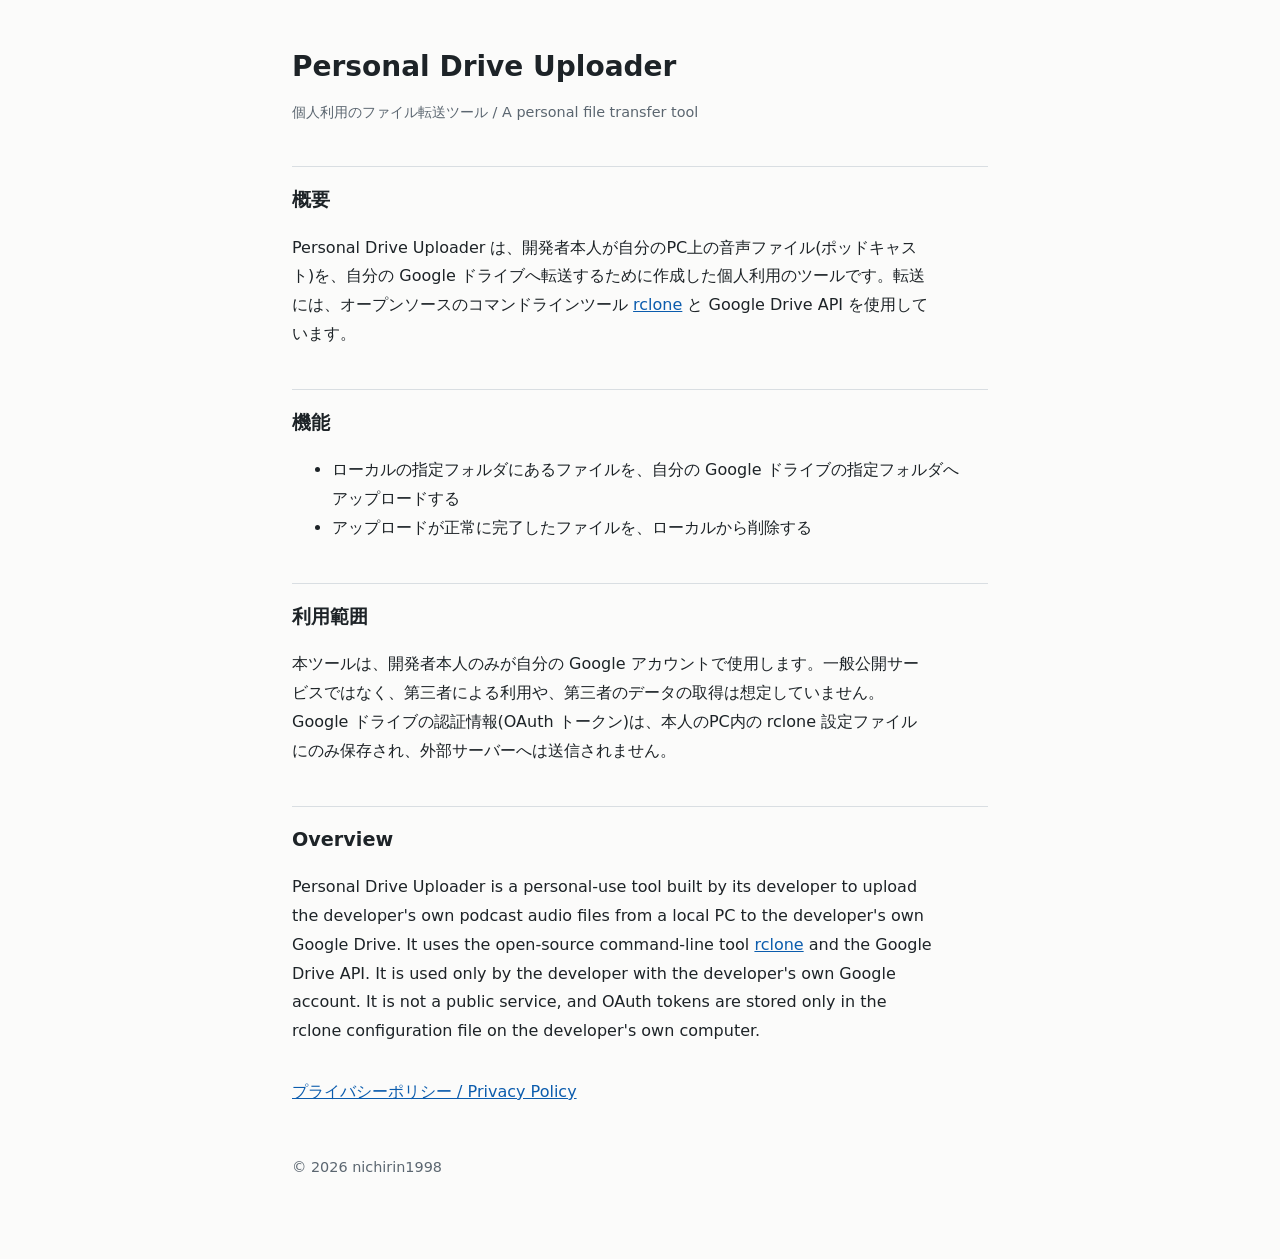
==== index.html @ 840cfa8a "Add files via upload" ====
<!DOCTYPE html>
<html lang="ja">
<head>
<meta charset="utf-8">
<meta name="viewport" content="width=device-width, initial-scale=1">
<title>Personal Drive Uploader</title>
<meta name="description" content="Personal Drive Uploader: a personal-use tool that uploads podcast audio files from a local PC to the owner's own Google Drive using rclone.">
<link rel="stylesheet" href="style.css">
</head>
<body>
<main>
  <h1>Personal Drive Uploader</h1>
  <p class="meta">個人利用のファイル転送ツール / A personal file transfer tool</p>

  <h2>概要</h2>
  <p>Personal Drive Uploader は、開発者本人が自分のPC上の音声ファイル(ポッドキャスト)を、自分の Google ドライブへ転送するために作成した個人利用のツールです。転送には、オープンソースのコマンドラインツール <a href="https://rclone.org/">rclone</a> と Google Drive API を使用しています。</p>

  <h2>機能</h2>
  <ul>
    <li>ローカルの指定フォルダにあるファイルを、自分の Google ドライブの指定フォルダへアップロードする</li>
    <li>アップロードが正常に完了したファイルを、ローカルから削除する</li>
  </ul>

  <h2>利用範囲</h2>
  <p>本ツールは、開発者本人のみが自分の Google アカウントで使用します。一般公開サービスではなく、第三者による利用や、第三者のデータの取得は想定していません。Google ドライブの認証情報(OAuth トークン)は、本人のPC内の rclone 設定ファイルにのみ保存され、外部サーバーへは送信されません。</p>

  <h2>Overview</h2>
  <p>Personal Drive Uploader is a personal-use tool built by its developer to upload the developer's own podcast audio files from a local PC to the developer's own Google Drive. It uses the open-source command-line tool <a href="https://rclone.org/">rclone</a> and the Google Drive API. It is used only by the developer with the developer's own Google account. It is not a public service, and OAuth tokens are stored only in the rclone configuration file on the developer's own computer.</p>

  <nav>
    <a href="privacy.html">プライバシーポリシー / Privacy Policy</a>
  </nav>

  <p class="meta" style="margin-top:3rem">&copy; 2026 nichirin1998</p>
</main>
</body>
</html>
---- style.css ----
:root{--bg:#fbfbfa;--fg:#1d2327;--muted:#5b6670;--line:#d9dee2;--link:#0b5cad}
@media (prefers-color-scheme:dark){:root{--bg:#171b1e;--fg:#e6e9eb;--muted:#9aa5ad;--line:#2d3439;--link:#6db3f2}}
*{box-sizing:border-box}
body{margin:0;background:var(--bg);color:var(--fg);font:16px/1.8 "Hiragino Sans","Yu Gothic UI","Meiryo",system-ui,sans-serif}
main{max-width:46rem;margin:0 auto;padding:3rem 1.25rem 4rem}
h1{font-size:1.75rem;line-height:1.35;margin:0 0 .5rem}
h2{font-size:1.2rem;margin:2.5rem 0 .5rem;padding-top:1rem;border-top:1px solid var(--line)}
p,li{max-width:40rem}
a{color:var(--link)}
a:focus-visible{outline:2px solid var(--link);outline-offset:2px}
.meta{color:var(--muted);font-size:.9rem}
nav{margin-top:2rem;display:flex;gap:1.25rem;flex-wrap:wrap}
code{font-size:.9em;background:var(--line);padding:.1em .35em;border-radius:3px}
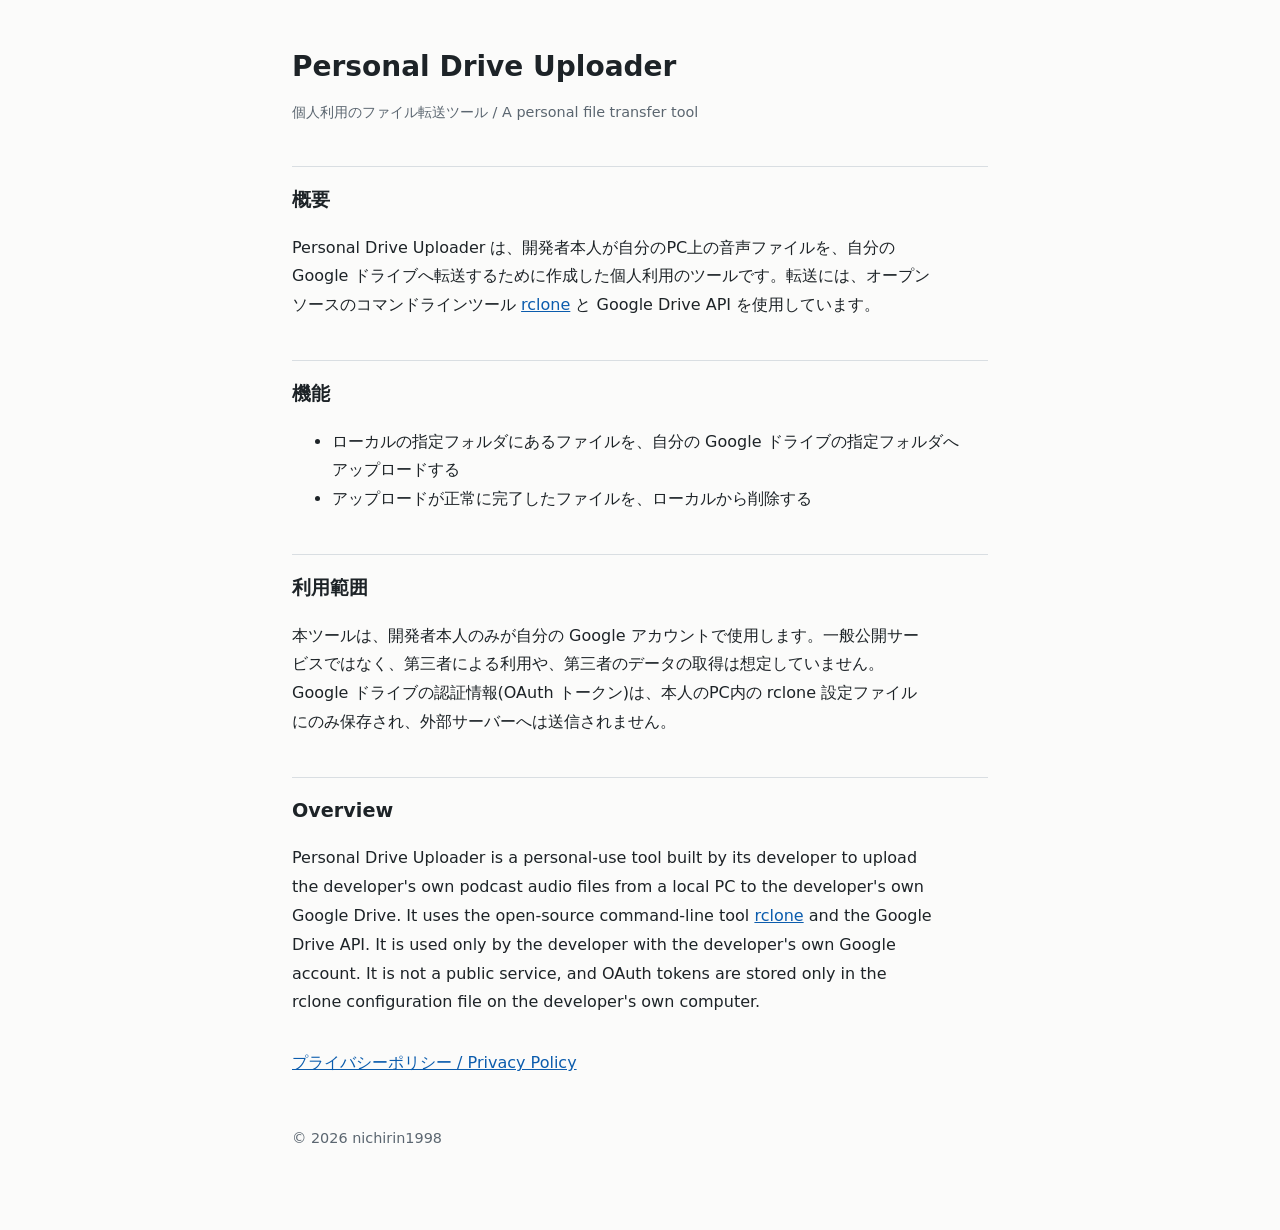
==== commit 8ef461d0: "Update index.html" ====
--- a/index.html
+++ b/index.html
@@ -13,7 +13,7 @@
   <p class="meta">個人利用のファイル転送ツール / A personal file transfer tool</p>
 
   <h2>概要</h2>
-  <p>Personal Drive Uploader は、開発者本人が自分のPC上の音声ファイル(ポッドキャスト)を、自分の Google ドライブへ転送するために作成した個人利用のツールです。転送には、オープンソースのコマンドラインツール <a href="https://rclone.org/">rclone</a> と Google Drive API を使用しています。</p>
+  <p>Personal Drive Uploader は、開発者本人が自分のPC上の音声ファイルを、自分の Google ドライブへ転送するために作成した個人利用のツールです。転送には、オープンソースのコマンドラインツール <a href="https://rclone.org/">rclone</a> と Google Drive API を使用しています。</p>
 
   <h2>機能</h2>
   <ul>
